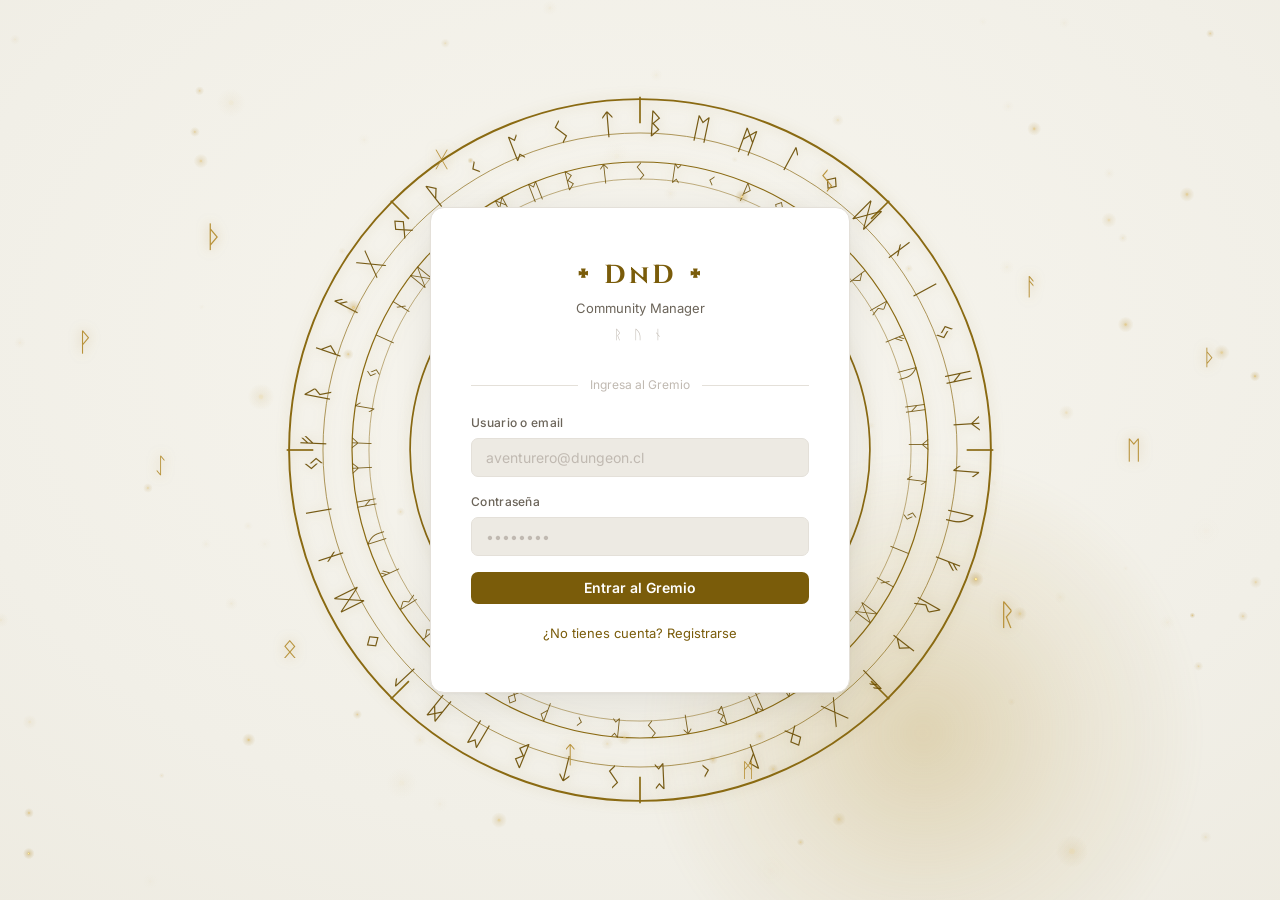
==== frontend/index.html @ 92541dec "feat: fondo animado global (DnDFondo) + rename intro→assets" ====
<!DOCTYPE html>
<html lang="es">
<head>
  <meta charset="UTF-8" />
  <meta name="viewport" content="width=device-width, initial-scale=1.0" />
  <title>᛭ DnD Community Manager ᛭</title>

  <!-- Google Fonts -->
  <link rel="preconnect" href="https://fonts.googleapis.com" />
  <link rel="preconnect" href="https://fonts.gstatic.com" crossorigin />
  <link href="https://fonts.googleapis.com/css2?family=Cinzel:wght@400;700&family=EB+Garamond:wght@400;500;600&family=Inter:wght@400;500;600&display=swap" rel="stylesheet" />

  <!-- Stylesheets -->
  <link rel="stylesheet" href="css/main.css?v=20260702b" />
  <link rel="stylesheet" href="css/animations.css?v=20260702b" />
  <link rel="stylesheet" href="css/components.css?v=20260702b" />
</head>
<body>
  <div id="app"></div>
  <!-- Fondo animado D&D (motas + constelaciones + runas). Expone window.DnDFondo -->
  <script src="js/dnd-fondo-animado.js?v=20260702b"></script>
  <script type="module" src="js/router.js?v=20260702b"></script>
</body>
</html>
---- frontend/css/main.css ----
/* ============================================
   RESET
   ============================================ */
*, *::before, *::after {
  box-sizing: border-box;
  margin: 0;
  padding: 0;
}

/* ============================================
   DESIGN TOKENS — Light Theme
   ============================================ */
:root {
  /* Backgrounds — warm off-white palette */
  --void:        #F5F3EE;   /* page background */
  --stone:       #FFFFFF;   /* cards, panels, nav */
  --stone-light: #EDEAE3;   /* inputs, hover states */
  --border:      #E4E0D9;   /* subtle warm borders */

  /* Gold accent — darkened for light backgrounds */
  --gold:        #7A5C0A;   /* primary gold (readable on white) */
  --gold-dim:    #C9A84C;   /* decorative, lighter */
  --gold-glow:   rgba(122, 92, 10, 0.08);

  /* Crimson accent — combat, alerts */
  --crimson:     #9B2335;
  --crimson-dim: rgba(155, 35, 53, 0.08);

  /* Text */
  --ink:         #1A1714;   /* near-black, warm */
  --ink-muted:   #6B6459;   /* warm medium gray */
  --ink-faint:   #C0B9B1;   /* disabled / very subtle */

  /* Semantic */
  --success:     #2D6A4F;
  --warning:     #8B5E00;
  --danger:      var(--crimson);

  /* Typography */
  --font-display: 'Cinzel', 'Palatino Linotype', serif;
  --font-body:    'EB Garamond', Georgia, serif;
  --font-ui:      'Inter', system-ui, sans-serif;
  --font-mono:    'JetBrains Mono', monospace;

  /* Easings */
  --ease-spring:   cubic-bezier(0.34, 1.56, 0.64, 1);
  --ease-smooth:   cubic-bezier(0.4, 0, 0.2, 1);
  --ease-out-expo: cubic-bezier(0.16, 1, 0.3, 1);

  /* Durations */
  --dur-instant:  80ms;
  --dur-fast:     150ms;
  --dur-normal:   250ms;
  --dur-slow:     400ms;
  --dur-dramatic: 600ms;

  /* Nav */
  --nav-height: 64px;
}

/* ============================================
   BASE
   ============================================ */
body {
  background: var(--void);
  color: var(--ink);
  font-family: var(--font-ui);
  min-height: 100vh;
  line-height: 1.5;
  -webkit-font-smoothing: antialiased;
}

/* ============================================
   APP SHELL — Top Nav Layout
   ============================================ */
.app-shell {
  display: block;
  min-height: 100vh;
  padding-top: var(--nav-height);
  /* Por encima del canvas del fondo animado (position:fixed; z-index:0). */
  position: relative;
  z-index: 1;
}

/* ---- Top Nav ---- */
.app-nav {
  position: fixed;
  top: 0;
  left: 0;
  right: 0;
  height: var(--nav-height);
  background: var(--void);
  border-bottom: none;
  z-index: 200;
  display: flex;
  align-items: center;
}

.app-nav__inner {
  max-width: 1300px;
  width: 100%;
  margin: 0 auto;
  padding: 0 40px;
  display: flex;
  align-items: center;
  gap: 0;
}

.nav-brand {
  font-family: var(--font-display);
  font-size: 15px;
  font-weight: 700;
  color: var(--gold);
  letter-spacing: 2px;
  white-space: nowrap;
  text-decoration: none;
  cursor: pointer;
  margin-right: 40px;
  flex-shrink: 0;
}

/* ---- Nav Links (desktop) ---- */
.nav-links {
  display: flex;
  align-items: center;
  gap: 2px;
  flex: 1;
}

.nav-link {
  display: flex;
  align-items: center;
  gap: 5px;
  padding: 7px 13px;
  border-radius: 7px;
  font-size: 14px;
  font-weight: 500;
  color: var(--ink-muted);
  text-decoration: none;
  border: none;
  background: none;
  cursor: pointer;
  font-family: var(--font-ui);
  transition: color var(--dur-fast), background var(--dur-fast);
  white-space: nowrap;
}

.nav-link:hover {
  color: var(--ink);
  background: var(--stone-light);
}

.nav-link.active {
  color: var(--gold);
  background: var(--gold-glow);
}

/* ---- Dropdown Group ---- */
.nav-dropdown {
  position: relative;
}

.nav-dropdown__trigger {
  display: flex;
  align-items: center;
  gap: 5px;
  padding: 7px 13px;
  border-radius: 7px;
  font-size: 14px;
  font-weight: 500;
  color: var(--ink-muted);
  background: none;
  border: none;
  cursor: pointer;
  font-family: var(--font-ui);
  transition: color var(--dur-fast), background var(--dur-fast);
  white-space: nowrap;
}

.nav-dropdown__trigger:hover,
.nav-dropdown.open .nav-dropdown__trigger {
  color: var(--ink);
  background: var(--stone-light);
}

.nav-dropdown.open .nav-dropdown__trigger {
  color: var(--gold);
}

.nav-dropdown__chevron {
  font-size: 10px;
  display: inline-block;
  transition: transform var(--dur-fast) var(--ease-smooth);
  opacity: 0.6;
}

.nav-dropdown.open .nav-dropdown__chevron {
  transform: rotate(180deg);
}

.nav-dropdown__panel {
  position: absolute;
  top: calc(100% + 10px);
  left: 50%;
  transform: translateX(-50%) translateY(-6px);
  background: var(--stone);
  border: 1px solid var(--border);
  border-radius: 12px;
  padding: 6px;
  min-width: 230px;
  box-shadow: 0 12px 40px rgba(0, 0, 0, 0.10), 0 2px 6px rgba(0, 0, 0, 0.04);
  opacity: 0;
  visibility: hidden;
  transition: opacity var(--dur-normal) var(--ease-out-expo),
              transform var(--dur-normal) var(--ease-out-expo),
              visibility var(--dur-normal);
  z-index: 300;
  pointer-events: none;
}

.nav-dropdown.open .nav-dropdown__panel {
  opacity: 1;
  visibility: visible;
  transform: translateX(-50%) translateY(0);
  pointer-events: auto;
}

.nav-dropdown__label {
  font-size: 10px;
  font-weight: 600;
  letter-spacing: 1px;
  text-transform: uppercase;
  color: var(--ink-faint);
  padding: 8px 10px 4px;
}

.nav-dropdown__item {
  display: flex;
  align-items: center;
  gap: 11px;
  padding: 9px 10px;
  border-radius: 8px;
  text-decoration: none;
  cursor: pointer;
  border: none;
  background: none;
  width: 100%;
  text-align: left;
  font-family: var(--font-ui);
  transition: background var(--dur-fast);
}

.nav-dropdown__item:hover {
  background: var(--stone-light);
}

.nav-dropdown__item.active .nav-dropdown__item-name {
  color: var(--gold);
}

.nav-dropdown__icon {
  font-size: 17px;
  flex-shrink: 0;
  width: 28px;
  height: 28px;
  display: flex;
  align-items: center;
  justify-content: center;
  background: var(--stone-light);
  border-radius: 7px;
}

.nav-dropdown__text {
  display: flex;
  flex-direction: column;
  gap: 1px;
}

.nav-dropdown__item-name {
  font-size: 13px;
  font-weight: 600;
  color: var(--ink);
  line-height: 1.2;
}

.nav-dropdown__item-desc {
  font-size: 11px;
  color: var(--ink-muted);
  line-height: 1.3;
}

/* ---- Disabled nav items ---- */
.nav-link--disabled {
  opacity: 0.4;
  cursor: default;
  pointer-events: none;
}

.nav-dropdown__item--disabled {
  opacity: 0.45;
  cursor: not-allowed;
}

.nav-dropdown__item--disabled:hover {
  background: none;
}

.nav-drawer__link--disabled {
  opacity: 0.4;
  cursor: not-allowed;
}

.nav-soon {
  display: inline-block;
  font-size: 9px;
  font-weight: 600;
  text-transform: uppercase;
  letter-spacing: 0.05em;
  color: var(--ink-muted);
  background: var(--stone-light);
  border: 1px solid var(--border);
  border-radius: 4px;
  padding: 1px 5px;
  margin-top: 3px;
}

/* ---- User Area ---- */
.nav-user {
  display: flex;
  align-items: center;
  gap: 10px;
  margin-left: auto;
  flex-shrink: 0;
}

.nav-avatar {
  width: 32px;
  height: 32px;
  border-radius: 50%;
  background: var(--gold-glow);
  border: 2px solid var(--gold-dim);
  display: flex;
  align-items: center;
  justify-content: center;
  font-family: var(--font-display);
  font-size: 12px;
  font-weight: 700;
  color: var(--gold);
  flex-shrink: 0;
}

.nav-username {
  font-size: 13px;
  font-weight: 500;
  color: var(--ink);
  max-width: 120px;
  overflow: hidden;
  text-overflow: ellipsis;
  white-space: nowrap;
}

.nav-role {
  font-size: 11px;
  color: var(--ink-muted);
  text-transform: capitalize;
}

.nav-logout {
  padding: 6px 14px;
  border-radius: 7px;
  font-size: 13px;
  font-weight: 500;
  color: var(--ink-muted);
  background: none;
  border: 1px solid var(--border);
  cursor: pointer;
  font-family: var(--font-ui);
  transition: color var(--dur-fast), border-color var(--dur-fast), background var(--dur-fast);
  flex-shrink: 0;
}

.nav-logout:hover {
  color: var(--crimson);
  border-color: var(--crimson);
  background: var(--crimson-dim);
}

/* ---- Hamburger (mobile only) ---- */
.nav-burger {
  display: none;
  background: none;
  border: none;
  cursor: pointer;
  padding: 8px;
  color: var(--ink);
  margin-left: auto;
  border-radius: 7px;
  transition: background var(--dur-fast);
}

.nav-burger:hover {
  background: var(--stone-light);
}

.nav-burger svg {
  display: block;
  width: 20px;
  height: 20px;
}

/* ---- Main Content Area ---- */
.main-content {
  min-height: calc(100vh - var(--nav-height));
  max-width: 1300px;
  margin-left: auto;
  margin-right: auto;
}

/* ============================================
   MOBILE DRAWER
   ============================================ */
.nav-drawer {
  display: none;
  position: fixed;
  inset: 0;
  z-index: 400;
}

.nav-drawer.open {
  display: block;
}

.nav-drawer__backdrop {
  position: absolute;
  inset: 0;
  background: rgba(26, 23, 20, 0.35);
  backdrop-filter: blur(3px);
  -webkit-backdrop-filter: blur(3px);
  animation: fadeIn var(--dur-normal) var(--ease-smooth) both;
}

.nav-drawer__panel {
  position: absolute;
  top: 0;
  right: 0;
  bottom: 0;
  width: 280px;
  background: var(--stone);
  padding: 0 0 24px;
  overflow-y: auto;
  transform: translateX(100%);
  transition: transform var(--dur-normal) var(--ease-out-expo);
  box-shadow: -6px 0 40px rgba(0, 0, 0, 0.12);
}

.nav-drawer.open .nav-drawer__panel {
  transform: translateX(0);
}

.nav-drawer__header {
  display: flex;
  align-items: center;
  justify-content: space-between;
  padding: 16px 20px;
  border-bottom: 1px solid var(--border);
  margin-bottom: 8px;
}

.nav-drawer__brand {
  font-family: var(--font-display);
  font-size: 14px;
  font-weight: 700;
  color: var(--gold);
  letter-spacing: 1.5px;
}

.nav-drawer__close {
  background: none;
  border: none;
  cursor: pointer;
  padding: 6px;
  color: var(--ink-muted);
  border-radius: 6px;
  font-size: 18px;
  line-height: 1;
  transition: background var(--dur-fast);
}

.nav-drawer__close:hover {
  background: var(--stone-light);
  color: var(--ink);
}

.nav-drawer__section {
  font-size: 10px;
  font-weight: 600;
  letter-spacing: 1px;
  text-transform: uppercase;
  color: var(--ink-faint);
  padding: 12px 20px 4px;
}

.nav-drawer__link {
  display: flex;
  align-items: center;
  gap: 10px;
  padding: 10px 20px;
  font-size: 14px;
  font-weight: 500;
  color: var(--ink-muted);
  text-decoration: none;
  cursor: pointer;
  border: none;
  background: none;
  width: 100%;
  text-align: left;
  font-family: var(--font-ui);
  transition: background var(--dur-fast), color var(--dur-fast);
}

.nav-drawer__link:hover {
  background: var(--stone-light);
  color: var(--ink);
}

.nav-drawer__link.active {
  color: var(--gold);
  background: var(--gold-glow);
}

.nav-drawer__link-icon {
  width: 28px;
  height: 28px;
  display: flex;
  align-items: center;
  justify-content: center;
  background: var(--stone-light);
  border-radius: 7px;
  font-size: 15px;
  flex-shrink: 0;
}

.nav-drawer__user {
  display: flex;
  align-items: center;
  gap: 10px;
  padding: 16px 20px;
  border-top: 1px solid var(--border);
  margin-top: 16px;
}

.nav-drawer__logout {
  width: calc(100% - 40px);
  margin: 8px 20px 0;
  padding: 9px;
  border-radius: 8px;
  font-size: 13px;
  font-weight: 500;
  color: var(--crimson);
  background: var(--crimson-dim);
  border: 1px solid rgba(155, 35, 53, 0.2);
  cursor: pointer;
  font-family: var(--font-ui);
  transition: background var(--dur-fast);
}

.nav-drawer__logout:hover {
  background: rgba(155, 35, 53, 0.15);
}

/* ============================================
   PAGE STRUCTURE
   ============================================ */
.page-header {
  margin-bottom: 28px;
}

.page-header h2 {
  font-family: var(--font-display);
  font-size: 22px;
  color: var(--gold);
  letter-spacing: 1px;
  font-weight: 400;
}

.page-header p {
  color: var(--ink-muted);
  font-size: 14px;
  margin-top: 6px;
}

.section-title {
  font-family: var(--font-display);
  font-size: 13px;
  color: var(--gold);
  letter-spacing: 1px;
  margin-bottom: 16px;
  padding-bottom: 8px;
  border-bottom: 1px solid var(--border);
  text-transform: uppercase;
}

/* ============================================
   CARDS
   ============================================ */
.card {
  background: var(--stone);
  border: 1px solid var(--border);
  border-radius: 10px;
  padding: 20px;
  transition: transform var(--dur-fast) var(--ease-smooth),
              box-shadow var(--dur-fast) var(--ease-smooth);
}

.card:hover {
  transform: translateY(-2px);
  box-shadow: 0 6px 24px rgba(0, 0, 0, 0.07), 0 0 0 1px var(--gold-dim);
}

.section-card {
  background: var(--stone);
  border: 1px solid var(--border);
  border-radius: 10px;
  padding: 20px;
  margin-bottom: 20px;
}

/* ============================================
   GRIDS
   ============================================ */
.grid-2 {
  display: grid;
  grid-template-columns: repeat(auto-fill, minmax(280px, 1fr));
  gap: 16px;
}

.grid-4 {
  display: grid;
  grid-template-columns: repeat(auto-fill, minmax(200px, 1fr));
  gap: 12px;
}

.grid-5 {
  display: grid;
  grid-template-columns: repeat(5, 1fr);
  gap: 12px;
}

/* ============================================
   STAT CARDS
   ============================================ */
.stat-card {
  text-align: center;
}

.stat-card .stat-icon {
  font-size: 24px;
  margin-bottom: 8px;
}

.stat-card .stat-value {
  font-family: var(--font-display);
  font-size: 36px;
  color: var(--gold);
  font-weight: 700;
  line-height: 1;
}

.stat-card .stat-label {
  font-size: 11px;
  color: var(--ink-muted);
  text-transform: uppercase;
  letter-spacing: 1px;
  margin-top: 4px;
}

/* ============================================
   FORMS
   ============================================ */
.input {
  width: 100%;
  background: var(--stone-light);
  border: 1px solid var(--border);
  color: var(--ink);
  padding: 10px 14px;
  border-radius: 7px;
  font-size: 14px;
  font-family: var(--font-ui);
  outline: none;
  transition: border-color var(--dur-fast), box-shadow var(--dur-fast);
  box-sizing: border-box;
}

.input:focus {
  border-color: var(--gold-dim);
  box-shadow: 0 0 0 3px var(--gold-glow);
  background: var(--stone);
}

.input::placeholder {
  color: var(--ink-faint);
}

.form-group {
  margin-bottom: 16px;
}

.form-label {
  display: block;
  font-size: 12px;
  font-weight: 500;
  color: var(--ink-muted);
  margin-bottom: 6px;
  letter-spacing: 0.3px;
}

/* ============================================
   BUTTONS
   ============================================ */
.btn {
  display: inline-flex;
  align-items: center;
  justify-content: center;
  gap: 8px;
  padding: 9px 18px;
  border-radius: 7px;
  font-size: 14px;
  font-weight: 500;
  cursor: pointer;
  border: none;
  font-family: var(--font-ui);
  transition: all var(--dur-fast) var(--ease-spring);
  line-height: 1;
}

.btn:active {
  transform: scale(0.97);
  transition-duration: var(--dur-instant);
}

.btn-primary {
  background: var(--gold);
  color: #FFFFFF;
  font-weight: 600;
}

.btn-primary:hover {
  background: #8B6A0A;
}

.btn-ghost {
  background: transparent;
  border: 1px solid var(--border);
  color: var(--ink-muted);
}

.btn-ghost:hover {
  border-color: var(--gold-dim);
  color: var(--ink);
  background: var(--stone-light);
}

.btn-danger {
  background: var(--crimson);
  color: #FFFFFF;
}

.btn-danger:hover {
  background: #7D1C2A;
}

.btn-full {
  width: 100%;
}

/* ============================================
   BADGES
   ============================================ */
.badge {
  display: inline-flex;
  align-items: center;
  padding: 3px 9px;
  border-radius: 20px;
  font-size: 11px;
  font-weight: 500;
}

.badge-gold    { background: rgba(201, 168, 76, 0.15); color: var(--gold); }
.badge-success { background: rgba(45, 106, 79, 0.12);  color: var(--success); }
.badge-danger  { background: var(--crimson-dim);        color: var(--crimson); }
.badge-muted   { background: var(--stone-light);        color: var(--ink-muted); }

/* ============================================
   HP BAR
   ============================================ */
.hp-bar {
  height: 6px;
  background: var(--stone-light);
  border-radius: 3px;
  overflow: hidden;
  margin-top: 8px;
}

.hp-bar-fill {
  height: 100%;
  border-radius: 3px;
  transition: width 0.4s var(--ease-smooth);
}

/* ============================================
   LOADING & EMPTY STATES
   ============================================ */
.loading-overlay {
  display: flex;
  align-items: center;
  justify-content: center;
  padding: 40px;
  flex-direction: column;
  gap: 12px;
}

.loading-overlay p {
  color: var(--ink-muted);
  font-size: 13px;
}

.empty-state {
  text-align: center;
  padding: 48px 20px;
  color: var(--ink-muted);
}

.empty-state .empty-icon {
  font-size: 40px;
  margin-bottom: 12px;
}

.empty-state p {
  font-size: 14px;
}

/* ============================================
   LOGIN PAGE
   ============================================ */
.login-page {
  min-height: 100vh;
  display: flex;
  align-items: center;
  justify-content: center;
  background: var(--void);
  padding: 20px;
}

.login-card {
  background: var(--stone);
  border: 1px solid var(--border);
  border-radius: 14px;
  padding: 48px 40px;
  width: 100%;
  max-width: 420px;
  box-shadow: 0 8px 40px rgba(0, 0, 0, 0.08), 0 1px 3px rgba(0, 0, 0, 0.04);
}

.login-logo {
  text-align: center;
  margin-bottom: 32px;
}

.login-logo h1 {
  font-family: var(--font-display);
  font-size: 26px;
  color: var(--gold);
  letter-spacing: 3px;
  font-weight: 700;
}

.login-logo .subtitle {
  font-size: 13px;
  color: var(--ink-muted);
  margin-top: 4px;
}

.login-logo .runes {
  color: var(--ink-faint);
  font-size: 13px;
  margin-top: 6px;
  letter-spacing: 4px;
}

.login-divider {
  display: flex;
  align-items: center;
  gap: 12px;
  margin: 20px 0;
}

.login-divider .line {
  height: 1px;
  flex: 1;
  background: var(--border);
}

.login-divider .rune {
  color: var(--ink-faint);
  font-size: 12px;
  white-space: nowrap;
}

.login-switch {
  text-align: center;
  margin-top: 20px;
  font-size: 13px;
  color: var(--ink-muted);
}

.login-switch a {
  color: var(--gold);
  text-decoration: none;
  cursor: pointer;
}

.login-switch a:hover {
  text-decoration: underline;
}

/* ============================================
   CHARACTER CARD
   ============================================ */
.character-card__header {
  display: flex;
  align-items: flex-start;
  gap: 12px;
  margin-bottom: 12px;
}

.character-card__portrait {
  width: 40px;
  height: 40px;
  border-radius: 8px;
  background: var(--stone-light);
  display: flex;
  align-items: center;
  justify-content: center;
  font-size: 20px;
  flex-shrink: 0;
}

.character-card__info {
  flex: 1;
  min-width: 0;
}

.character-card__name {
  font-weight: 600;
  font-size: 14px;
  color: var(--ink);
  overflow: hidden;
  text-overflow: ellipsis;
  white-space: nowrap;
}

.character-card__meta {
  font-size: 12px;
  color: var(--ink-muted);
  margin-top: 2px;
}

.character-card__stats {
  display: grid;
  grid-template-columns: repeat(6, 1fr);
  gap: 6px;
  padding-top: 12px;
  border-top: 1px solid var(--border);
  margin-top: 12px;
}

.character-card__stat {
  text-align: center;
}

.character-card__stat-value {
  font-family: var(--font-mono);
  font-size: 16px;
  font-weight: 600;
  color: var(--ink);
  line-height: 1;
}

.character-card__stat-label {
  font-size: 9px;
  color: var(--ink-muted);
  text-transform: uppercase;
  letter-spacing: 0.3px;
  margin-top: 3px;
}

/* ============================================
   EVENT / ACTIVITY LIST
   ============================================ */
.event-item {
  display: flex;
  gap: 12px;
  padding: 10px 0;
  border-bottom: 1px solid var(--border);
}

.event-item:last-child {
  border-bottom: none;
}

.event-icon {
  font-size: 18px;
  flex-shrink: 0;
  width: 36px;
  height: 36px;
  display: flex;
  align-items: center;
  justify-content: center;
  background: var(--stone-light);
  border-radius: 8px;
}

.event-content {
  flex: 1;
  min-width: 0;
}

.event-action {
  font-size: 13px;
  font-weight: 500;
  color: var(--ink);
  line-height: 1.3;
}

.event-meta {
  font-size: 11px;
  color: var(--ink-muted);
  margin-top: 3px;
}

/* ============================================
   RESPONSIVE
   ============================================ */
@media (max-width: 900px) {
  .grid-5 {
    grid-template-columns: repeat(3, 1fr);
  }
}

@media (max-width: 768px) {
  .nav-links,
  .nav-user,
  .nav-logout {
    display: none;
  }

  .nav-burger {
    display: flex;
    align-items: center;
    justify-content: center;
  }

  .app-nav__inner {
    padding: 0 20px;
  }
}

@media (max-width: 600px) {
  .grid-5 {
    grid-template-columns: repeat(2, 1fr);
  }

  .login-card {
    padding: 32px 24px;
  }
}
---- frontend/css/animations.css ----
/* ============================================
   KEYFRAMES
   ============================================ */
@keyframes fadeInUp {
  from {
    opacity: 0;
    transform: translateY(12px);
  }
  to {
    opacity: 1;
    transform: translateY(0);
  }
}

@keyframes fadeIn {
  from { opacity: 0; }
  to   { opacity: 1; }
}

@keyframes slideInRight {
  from {
    opacity: 0;
    transform: translateX(20px);
  }
  to {
    opacity: 1;
    transform: translateX(0);
  }
}

@keyframes slideInLeft {
  from {
    opacity: 0;
    transform: translateX(-20px);
  }
  to {
    opacity: 1;
    transform: translateX(0);
  }
}

@keyframes spin {
  to { transform: rotate(360deg); }
}

@keyframes pulse {
  0%, 100% { opacity: 1; }
  50%       { opacity: 0.5; }
}

@keyframes diceRoll {
  0%   { transform: rotate(0deg)   scale(1); }
  25%  { transform: rotate(180deg) scale(1.2); }
  50%  { transform: rotate(270deg) scale(0.9); }
  75%  { transform: rotate(340deg) scale(1.1); }
  100% { transform: rotate(360deg) scale(1); }
}

@keyframes shake {
  0%, 100% { transform: translateX(0); }
  20%      { transform: translateX(-8px); }
  40%      { transform: translateX(8px); }
  60%      { transform: translateX(-6px); }
  80%      { transform: translateX(6px); }
}

@keyframes progressBar {
  from { width: 100%; }
  to   { width: 0%; }
}

@keyframes modalIn {
  from { opacity: 0; transform: scale(0.95); }
  to   { opacity: 1; transform: scale(1); }
}

@keyframes fadeSlideIn {
  from { opacity: 0; transform: translateY(16px); }
  to   { opacity: 1; transform: translateY(0); }
}

/* ============================================
   UTILITY CLASSES
   ============================================ */
.page-enter {
  animation: fadeInUp var(--dur-slow) var(--ease-out-expo) both;
}

.fade-in {
  animation: fadeIn var(--dur-normal) var(--ease-smooth) both;
}

/* Stagger delays */
.stagger-1 { animation-delay: 0ms; }
.stagger-2 { animation-delay: 60ms; }
.stagger-3 { animation-delay: 120ms; }
.stagger-4 { animation-delay: 180ms; }
.stagger-5 { animation-delay: 240ms; }
.stagger-6 { animation-delay: 300ms; }

.shake {
  animation: shake 0.4s var(--ease-smooth);
}

/* ============================================
   FONDO MÁGICO — login (ver assets/fondo-magico.html)
   Sello del gremio girando + runas + resplandor + chispas (canvas).
   La sección REDUCED MOTION de más abajo desactiva todas estas animaciones.
   ============================================ */
.login-page {
  position: relative;
  overflow: hidden;
  /* Alto EXACTO del display (no min-height): la escena y el canvas miden lo
     mismo que la pantalla y el fondo, así nunca aparece scroll vertical de
     página. En móvil, dvh se ajusta a la barra del navegador (100vh se pasaba). */
  height: 100vh;
  height: 100dvh;
  background: radial-gradient(120% 120% at 50% 38%, #f7f5ee 0%, #f1efe7 46%, #e9e5d8 100%);
}
/* La tarjeta queda por encima del fondo; si un formulario largo (registro) no
   cabe, hace scroll DENTRO de la tarjeta, no en la página. */
.login-card {
  position: relative;
  z-index: 2;
  max-height: calc(100vh - 24px);
  max-height: calc(100dvh - 24px);
  overflow-y: auto;
}

/* Móvil (< 465px): menos padding para que el formulario quepa sin scroll */
@media (max-width: 465px) {
  .login-page { padding: 12px; }
  .login-card { padding: 28px 20px; }
}

.dnd-canvas {
  position: absolute; inset: 0;
  width: 100%; height: 100%;
  pointer-events: none; z-index: 1;
}
.dnd-glow {
  position: absolute; left: 50%; top: 50%;
  width: min(78vmin, 560px); height: min(78vmin, 560px);
  border-radius: 50%; pointer-events: none; z-index: 0;
  background: radial-gradient(circle, rgba(180,146,58,0.30) 0%, rgba(180,146,58,0.10) 40%, rgba(180,146,58,0) 70%);
  filter: blur(6px);
  animation: dnd-pulse 7s ease-in-out infinite;
}
.dnd-seal {
  position: absolute; left: 50%; top: 50%;
  transform: translate(-50%, -50%);
  width: min(94vmin, 720px); height: min(94vmin, 720px);
  z-index: 0; pointer-events: none;
  animation: dnd-sealBreath 9s ease-in-out infinite;
  filter: drop-shadow(0 0 6px rgba(138,106,18,0.25));
}
.dnd-rot { transform-box: view-box; transform-origin: 300px 300px; }
.dnd-cw70  { animation: dnd-spinCW  70s linear infinite; }
.dnd-ccw96 { animation: dnd-spinCCW 96s linear infinite; }
.dnd-cw74  { animation: dnd-spinCW  74s linear infinite; }
.dnd-cw52  { animation: dnd-spinCW  52s linear infinite; }
.dnd-rune {
  position: absolute; font-family: 'Cinzel', serif; color: #b8923a;
  z-index: 1; pointer-events: none;
  text-shadow: 0 0 12px rgba(184,146,58,0.6);
  animation: dnd-floatRune 12s ease-in-out infinite;
}
@keyframes dnd-spinCW  { from { transform: rotate(0deg); } to { transform: rotate(360deg); } }
@keyframes dnd-spinCCW { from { transform: rotate(0deg); } to { transform: rotate(-360deg); } }
@keyframes dnd-pulse {
  0%, 100% { opacity: 0.55; transform: translate(-50%, -50%) scale(1); }
  50%      { opacity: 0.9;  transform: translate(-50%, -50%) scale(1.08); }
}
@keyframes dnd-sealBreath { 0%, 100% { opacity: 0.16; } 50% { opacity: 0.26; } }
@keyframes dnd-floatRune {
  0%   { transform: translateY(0)     rotate(0deg); opacity: 0; }
  12%  { opacity: var(--peak, 0.5); }
  50%  { transform: translateY(-46px) rotate(8deg); opacity: var(--peak, 0.5); }
  88%  { opacity: var(--peak, 0.5); }
  100% { transform: translateY(-92px) rotate(0deg); opacity: 0; }
}

/* ============================================
   REDUCED MOTION
   ============================================ */
@media (prefers-reduced-motion: reduce) {
  *, *::before, *::after {
    animation-duration: 0.01ms !important;
    animation-iteration-count: 1 !important;
    transition-duration: 0.01ms !important;
  }
}
---- frontend/css/components.css ----
/* ============================================
   TOAST NOTIFICATIONS
   ============================================ */
.toast-container {
  position: fixed;
  bottom: 24px;
  right: 24px;
  z-index: 9999;
  display: flex;
  flex-direction: column;
  gap: 8px;
  pointer-events: none;
}

.toast {
  background: var(--stone);
  border: 1px solid var(--border);
  border-radius: 8px;
  padding: 14px 16px;
  min-width: 280px;
  max-width: 360px;
  display: flex;
  flex-direction: column;
  gap: 6px;
  animation: slideInRight var(--dur-normal) var(--ease-spring);
  pointer-events: all;
}

.toast-success { border-left: 3px solid var(--success); }
.toast-error   { border-left: 3px solid var(--crimson); }
.toast-info    { border-left: 3px solid var(--gold); }
.toast-dice    { border-left: 3px solid var(--gold-dim); border-color: var(--gold-dim); }

.toast-header {
  display: flex;
  align-items: center;
  gap: 8px;
}

.toast-title {
  font-size: 13px;
  font-weight: 500;
  color: var(--ink);
}

.toast-message {
  font-size: 12px;
  color: var(--ink-muted);
}

.toast-progress {
  height: 2px;
  background: var(--border);
  border-radius: 1px;
  overflow: hidden;
}

.toast-progress-bar {
  height: 100%;
  border-radius: 1px;
  animation: progressBar linear forwards;
}

.toast-success .toast-progress-bar { background: var(--success); }
.toast-error   .toast-progress-bar { background: var(--crimson); }
.toast-info    .toast-progress-bar { background: var(--gold); }
.toast-dice    .toast-progress-bar { background: var(--gold); }

/* ============================================
   MODAL
   ============================================ */
.modal-backdrop {
  position: fixed;
  inset: 0;
  background: rgba(9, 8, 10, 0.8);
  backdrop-filter: blur(8px);
  -webkit-backdrop-filter: blur(8px);
  z-index: 1000;
  display: flex;
  align-items: center;
  justify-content: center;
  animation: fadeIn var(--dur-normal) ease;
  padding: 20px;
}

.modal {
  background: var(--stone);
  border: 1px solid var(--border);
  border-radius: 12px;
  padding: 28px;
  min-width: 360px;
  max-width: 560px;
  width: 100%;
  animation: modalIn var(--dur-normal) var(--ease-spring);
}

.modal-header {
  margin-bottom: 20px;
}

.modal-title {
  font-family: var(--font-display);
  color: var(--gold);
  font-size: 16px;
  margin: 0;
  font-weight: 400;
}

.modal-body {
  color: var(--ink);
  font-size: 14px;
  line-height: 1.6;
}

.modal-body p {
  margin: 0;
}

.modal-actions {
  display: flex;
  gap: 8px;
  justify-content: flex-end;
  margin-top: 24px;
}

/* ============================================
   CHARACTER CARD
   ============================================ */
.character-card {
  cursor: pointer;
}

.character-card__header {
  display: flex;
  gap: 12px;
  align-items: flex-start;
  margin-bottom: 12px;
}

.character-card__portrait {
  width: 48px;
  height: 48px;
  border-radius: 6px;
  background: var(--stone-light);
  border: 1px solid var(--border);
  display: flex;
  align-items: center;
  justify-content: center;
  font-size: 20px;
  flex-shrink: 0;
}

.character-card__info {
  flex: 1;
  min-width: 0;
}

.character-card__name {
  font-weight: 600;
  font-size: 15px;
  color: var(--ink);
  margin: 0 0 4px;
}

.character-card__meta {
  font-size: 12px;
  color: var(--ink-muted);
}

.character-card__stats {
  display: grid;
  grid-template-columns: repeat(3, 1fr);
  gap: 8px;
  margin-top: 12px;
  padding-top: 12px;
  border-top: 1px solid var(--border);
}

.character-card__stat {
  text-align: center;
}

.character-card__stat-value {
  font-family: var(--font-display);
  font-size: 18px;
  color: var(--gold);
  font-weight: 700;
}

.character-card__stat-label {
  font-size: 10px;
  color: var(--ink-faint);
  text-transform: uppercase;
  margin-top: 2px;
}

/* ============================================
   EVENT ITEM
   ============================================ */
.event-item {
  display: flex;
  gap: 12px;
  padding: 12px 0;
  border-bottom: 1px solid var(--border);
}

.event-item:last-child {
  border-bottom: none;
}

.event-icon {
  width: 32px;
  height: 32px;
  border-radius: 6px;
  background: var(--stone-light);
  display: flex;
  align-items: center;
  justify-content: center;
  font-size: 14px;
  flex-shrink: 0;
}

.event-content {
  flex: 1;
}

.event-action {
  font-size: 13px;
  color: var(--ink);
}

.event-meta {
  font-size: 11px;
  color: var(--ink-muted);
  margin-top: 2px;
}

/* ============================================
   SPINNER / LOADING
   ============================================ */
.spinner {
  width: 20px;
  height: 20px;
  border: 2px solid var(--border);
  border-top-color: var(--gold);
  border-radius: 50%;
  animation: spin 0.6s linear infinite;
  flex-shrink: 0;
}

.spinner-lg {
  width: 36px;
  height: 36px;
  border-width: 3px;
}

/* ============================================
   RUNE DIVIDER
   ============================================ */
.rune-divider {
  display: flex;
  align-items: center;
  gap: 12px;
  margin: 24px 0;
  color: var(--ink-faint);
  font-size: 12px;
}

.rune-divider::before,
.rune-divider::after {
  content: '';
  flex: 1;
  height: 1px;
  background: var(--border);
}
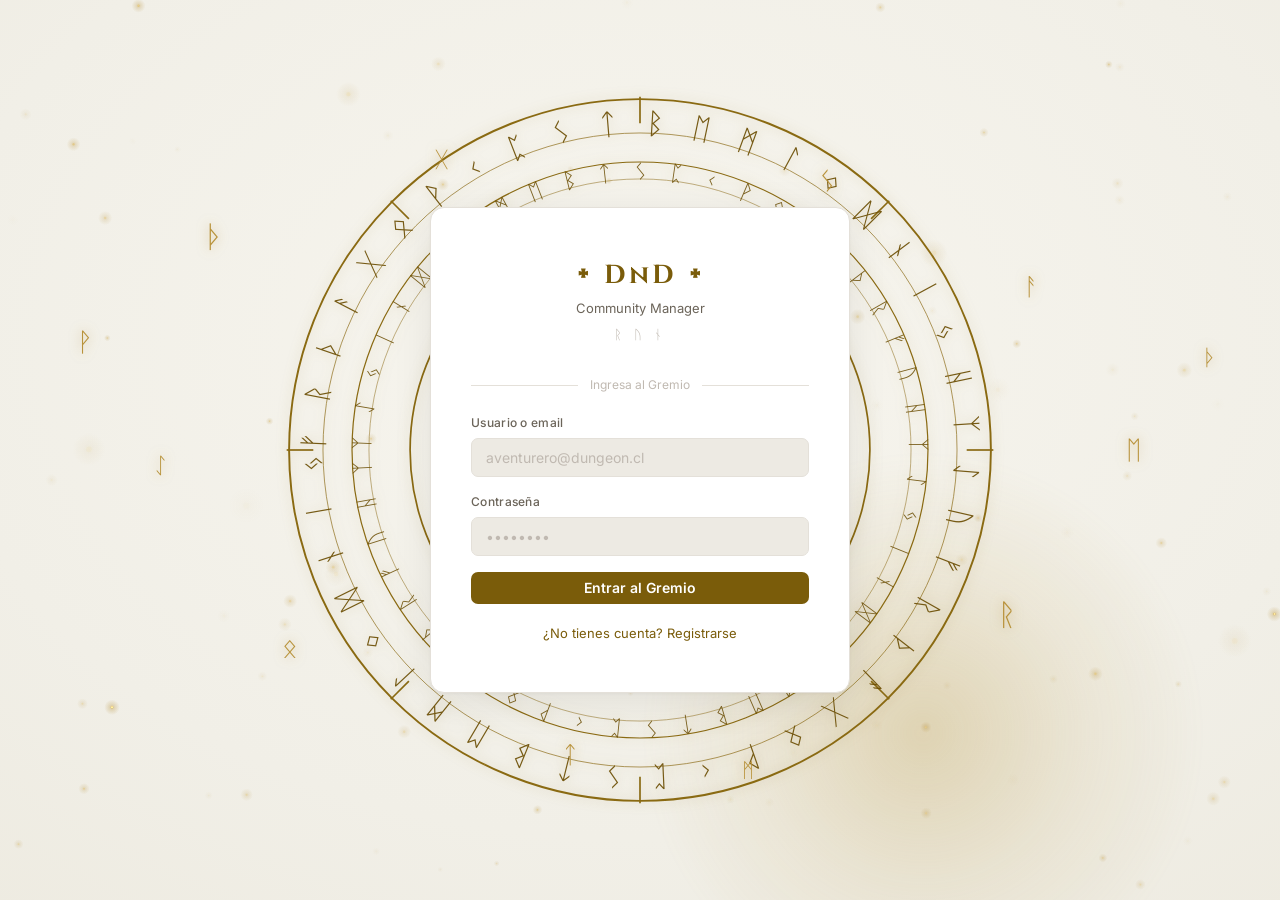
==== commit 99b12859: "style: nav superior transparente con blur para mezclar con el fondo" ====
--- a/frontend/index.html
+++ b/frontend/index.html
@@ -11,14 +11,14 @@
   <link href="https://fonts.googleapis.com/css2?family=Cinzel:wght@400;700&family=EB+Garamond:wght@400;500;600&family=Inter:wght@400;500;600&display=swap" rel="stylesheet" />
 
   <!-- Stylesheets -->
-  <link rel="stylesheet" href="css/main.css?v=20260702b" />
-  <link rel="stylesheet" href="css/animations.css?v=20260702b" />
-  <link rel="stylesheet" href="css/components.css?v=20260702b" />
+  <link rel="stylesheet" href="css/main.css?v=20260702c" />
+  <link rel="stylesheet" href="css/animations.css?v=20260702c" />
+  <link rel="stylesheet" href="css/components.css?v=20260702c" />
 </head>
 <body>
   <div id="app"></div>
   <!-- Fondo animado D&D (motas + constelaciones + runas). Expone window.DnDFondo -->
-  <script src="js/dnd-fondo-animado.js?v=20260702b"></script>
-  <script type="module" src="js/router.js?v=20260702b"></script>
+  <script src="js/dnd-fondo-animado.js?v=20260702c"></script>
+  <script type="module" src="js/router.js?v=20260702c"></script>
 </body>
 </html>
--- a/frontend/css/main.css
+++ b/frontend/css/main.css
@@ -89,7 +89,14 @@
   left: 0;
   right: 0;
   height: var(--nav-height);
-  background: var(--void);
+  /* Transparente para mezclarse con el fondo animado; leve blur + degradado
+     hacia arriba para mantener legibilidad de los enlaces. */
+  background: linear-gradient(to bottom,
+    rgba(245, 243, 238, 0.72),
+    rgba(245, 243, 238, 0.32) 70%,
+    rgba(245, 243, 238, 0));
+  -webkit-backdrop-filter: blur(6px);
+  backdrop-filter: blur(6px);
   border-bottom: none;
   z-index: 200;
   display: flex;
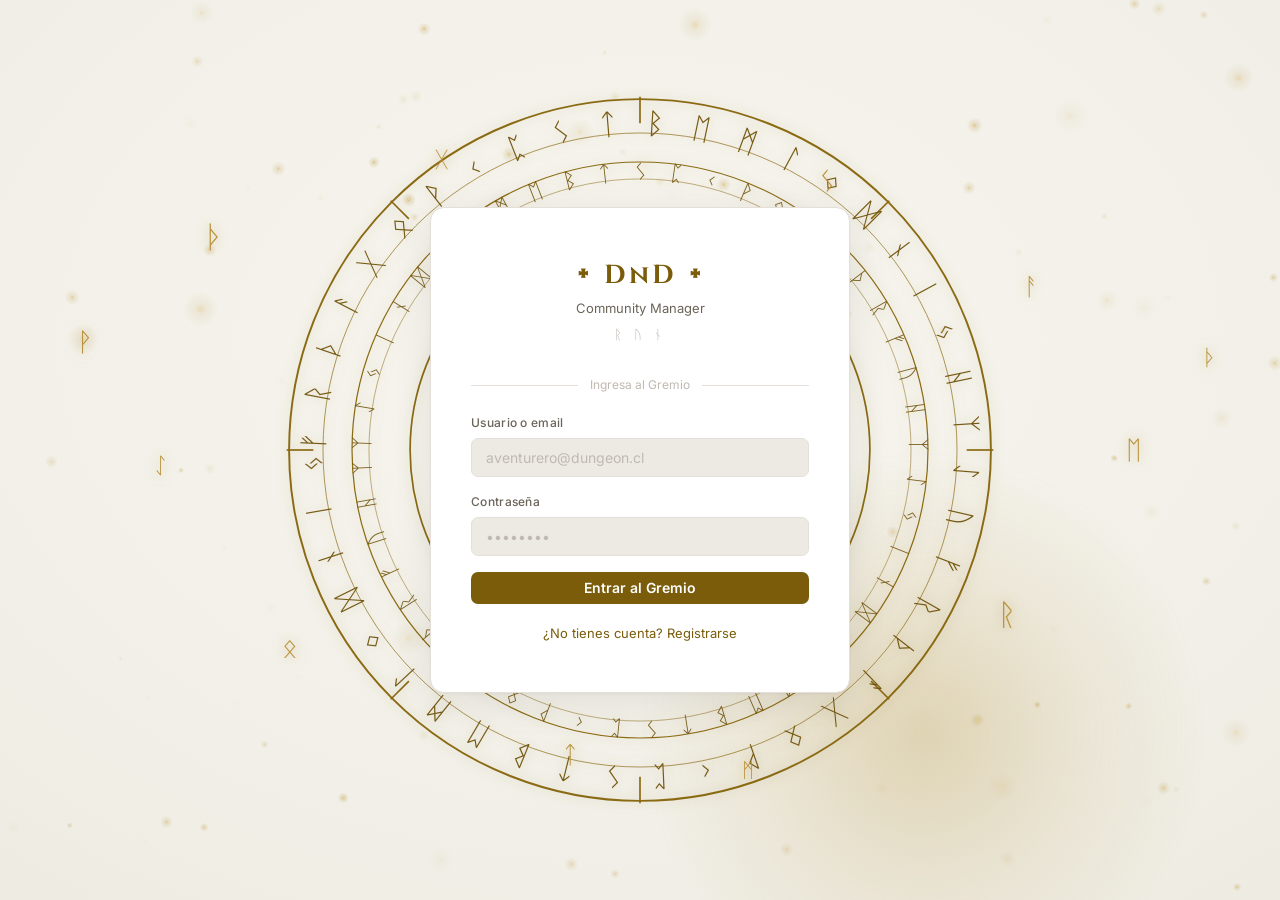
==== commit 8404fe05: "style: renombra items de nav (Inventario, Catálogo de Items)" ====
--- a/frontend/index.html
+++ b/frontend/index.html
@@ -11,14 +11,14 @@
   <link href="https://fonts.googleapis.com/css2?family=Cinzel:wght@400;700&family=EB+Garamond:wght@400;500;600&family=Inter:wght@400;500;600&display=swap" rel="stylesheet" />
 
   <!-- Stylesheets -->
-  <link rel="stylesheet" href="css/main.css?v=20260702c" />
-  <link rel="stylesheet" href="css/animations.css?v=20260702c" />
-  <link rel="stylesheet" href="css/components.css?v=20260702c" />
+  <link rel="stylesheet" href="css/main.css?v=20260702d" />
+  <link rel="stylesheet" href="css/animations.css?v=20260702d" />
+  <link rel="stylesheet" href="css/components.css?v=20260702d" />
 </head>
 <body>
   <div id="app"></div>
   <!-- Fondo animado D&D (motas + constelaciones + runas). Expone window.DnDFondo -->
-  <script src="js/dnd-fondo-animado.js?v=20260702c"></script>
-  <script type="module" src="js/router.js?v=20260702c"></script>
+  <script src="js/dnd-fondo-animado.js?v=20260702d"></script>
+  <script type="module" src="js/router.js?v=20260702d"></script>
 </body>
 </html>
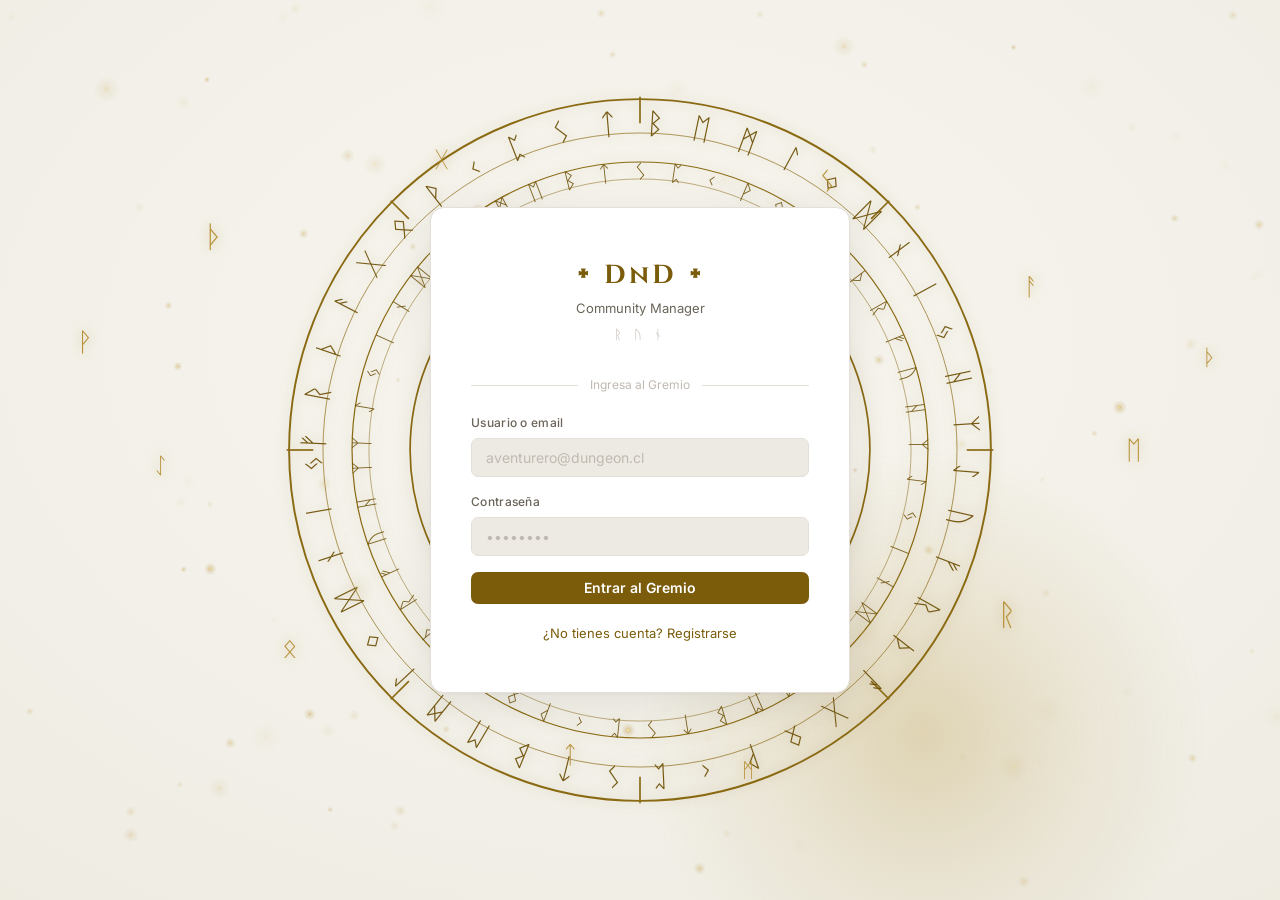
==== commit 743ad971: "feat: Mi DnD > Perfil (datos, stats, personaje activo, editar, cambiar contraseña)" ====
--- a/frontend/index.html
+++ b/frontend/index.html
@@ -11,14 +11,14 @@
   <link href="https://fonts.googleapis.com/css2?family=Cinzel:wght@400;700&family=EB+Garamond:wght@400;500;600&family=Inter:wght@400;500;600&display=swap" rel="stylesheet" />
 
   <!-- Stylesheets -->
-  <link rel="stylesheet" href="css/main.css?v=20260702d" />
-  <link rel="stylesheet" href="css/animations.css?v=20260702d" />
-  <link rel="stylesheet" href="css/components.css?v=20260702d" />
+  <link rel="stylesheet" href="css/main.css?v=20260702e" />
+  <link rel="stylesheet" href="css/animations.css?v=20260702e" />
+  <link rel="stylesheet" href="css/components.css?v=20260702e" />
 </head>
 <body>
   <div id="app"></div>
   <!-- Fondo animado D&D (motas + constelaciones + runas). Expone window.DnDFondo -->
-  <script src="js/dnd-fondo-animado.js?v=20260702d"></script>
-  <script type="module" src="js/router.js?v=20260702d"></script>
+  <script src="js/dnd-fondo-animado.js?v=20260702e"></script>
+  <script type="module" src="js/router.js?v=20260702e"></script>
 </body>
 </html>
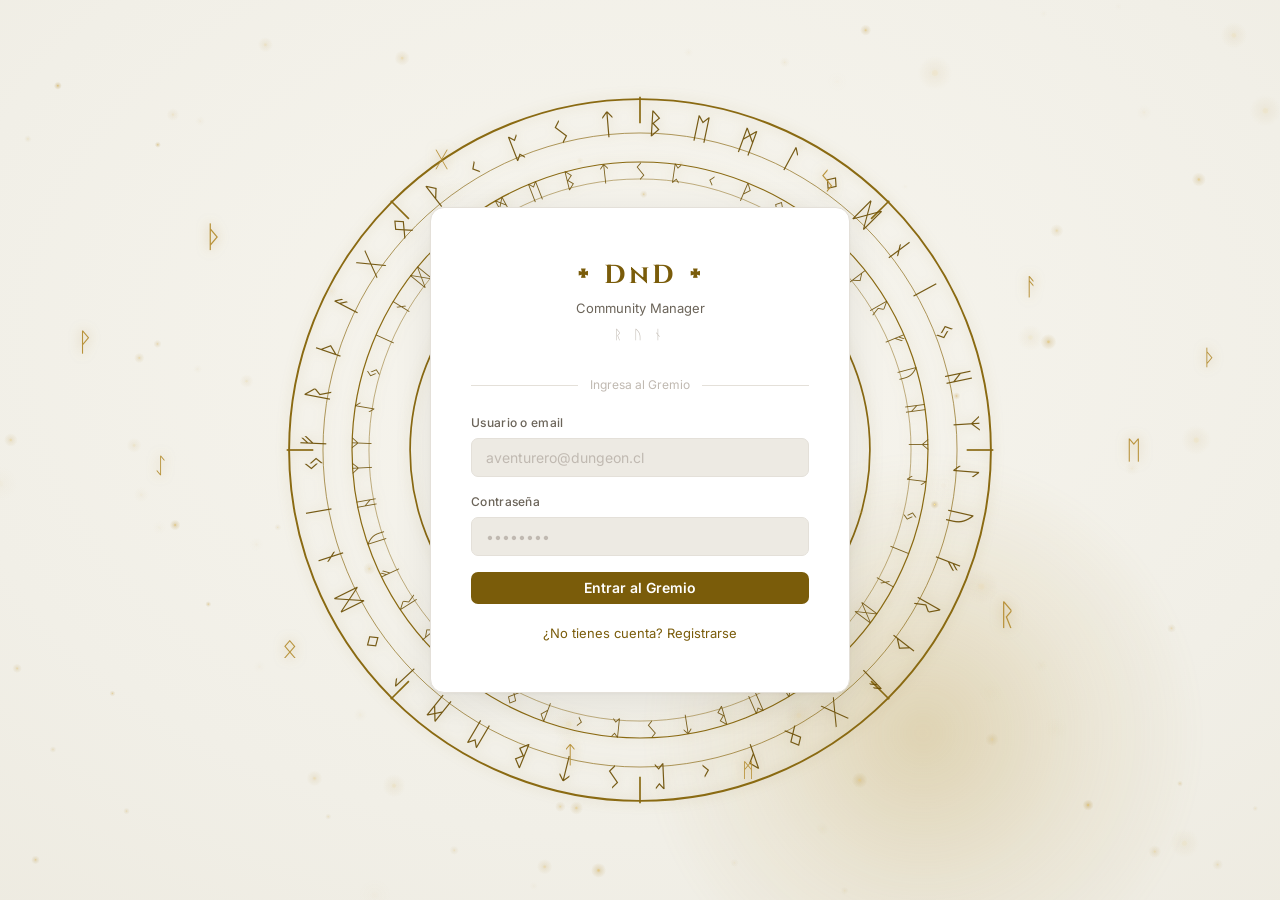
==== commit 6fc25a91: "feat: Noticias N1 (Tablon de Misiones) + elimina Dashboard + fondo animado v2" ====
--- a/frontend/index.html
+++ b/frontend/index.html
@@ -11,14 +11,14 @@
   <link href="https://fonts.googleapis.com/css2?family=Cinzel:wght@400;700&family=EB+Garamond:wght@400;500;600&family=Inter:wght@400;500;600&display=swap" rel="stylesheet" />
 
   <!-- Stylesheets -->
-  <link rel="stylesheet" href="css/main.css?v=20260702e" />
-  <link rel="stylesheet" href="css/animations.css?v=20260702e" />
-  <link rel="stylesheet" href="css/components.css?v=20260702e" />
+  <link rel="stylesheet" href="css/main.css?v=20260702f" />
+  <link rel="stylesheet" href="css/animations.css?v=20260702f" />
+  <link rel="stylesheet" href="css/components.css?v=20260702f" />
 </head>
 <body>
   <div id="app"></div>
   <!-- Fondo animado D&D (motas + constelaciones + runas). Expone window.DnDFondo -->
-  <script src="js/dnd-fondo-animado.js?v=20260702e"></script>
-  <script type="module" src="js/router.js?v=20260702e"></script>
+  <script src="js/dnd-fondo-animado.js?v=20260702f"></script>
+  <script type="module" src="js/router.js?v=20260702f"></script>
 </body>
 </html>
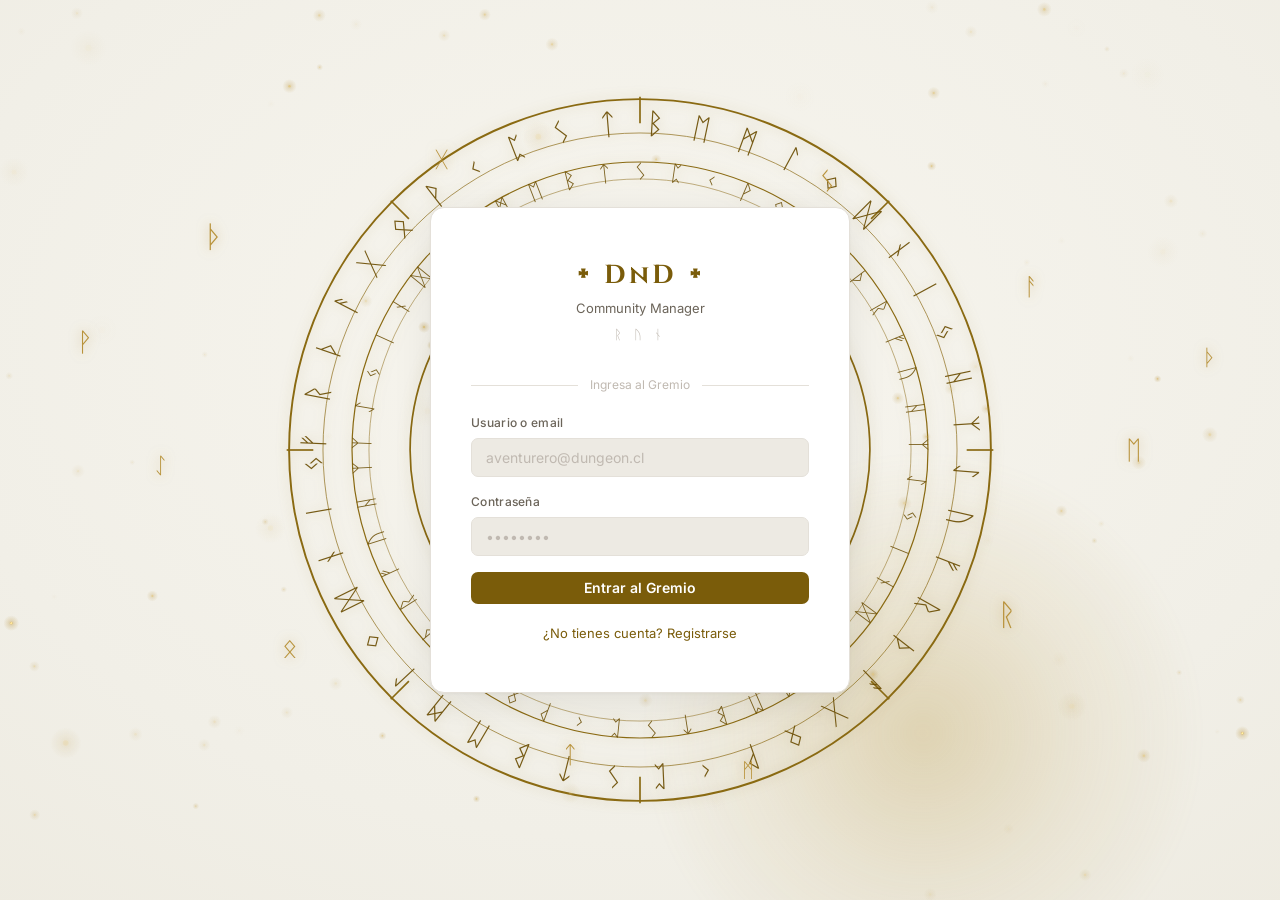
==== commit 234c2d7c: "feat: Noticias N2 — Cronica del Gremio (feed /events con sellos de rareza)" ====
--- a/frontend/index.html
+++ b/frontend/index.html
@@ -11,14 +11,14 @@
   <link href="https://fonts.googleapis.com/css2?family=Cinzel:wght@400;700&family=EB+Garamond:wght@400;500;600&family=Inter:wght@400;500;600&display=swap" rel="stylesheet" />
 
   <!-- Stylesheets -->
-  <link rel="stylesheet" href="css/main.css?v=20260702f" />
-  <link rel="stylesheet" href="css/animations.css?v=20260702f" />
-  <link rel="stylesheet" href="css/components.css?v=20260702f" />
+  <link rel="stylesheet" href="css/main.css?v=20260702g" />
+  <link rel="stylesheet" href="css/animations.css?v=20260702g" />
+  <link rel="stylesheet" href="css/components.css?v=20260702g" />
 </head>
 <body>
   <div id="app"></div>
   <!-- Fondo animado D&D (motas + constelaciones + runas). Expone window.DnDFondo -->
-  <script src="js/dnd-fondo-animado.js?v=20260702f"></script>
-  <script type="module" src="js/router.js?v=20260702f"></script>
+  <script src="js/dnd-fondo-animado.js?v=20260702g"></script>
+  <script type="module" src="js/router.js?v=20260702g"></script>
 </body>
 </html>
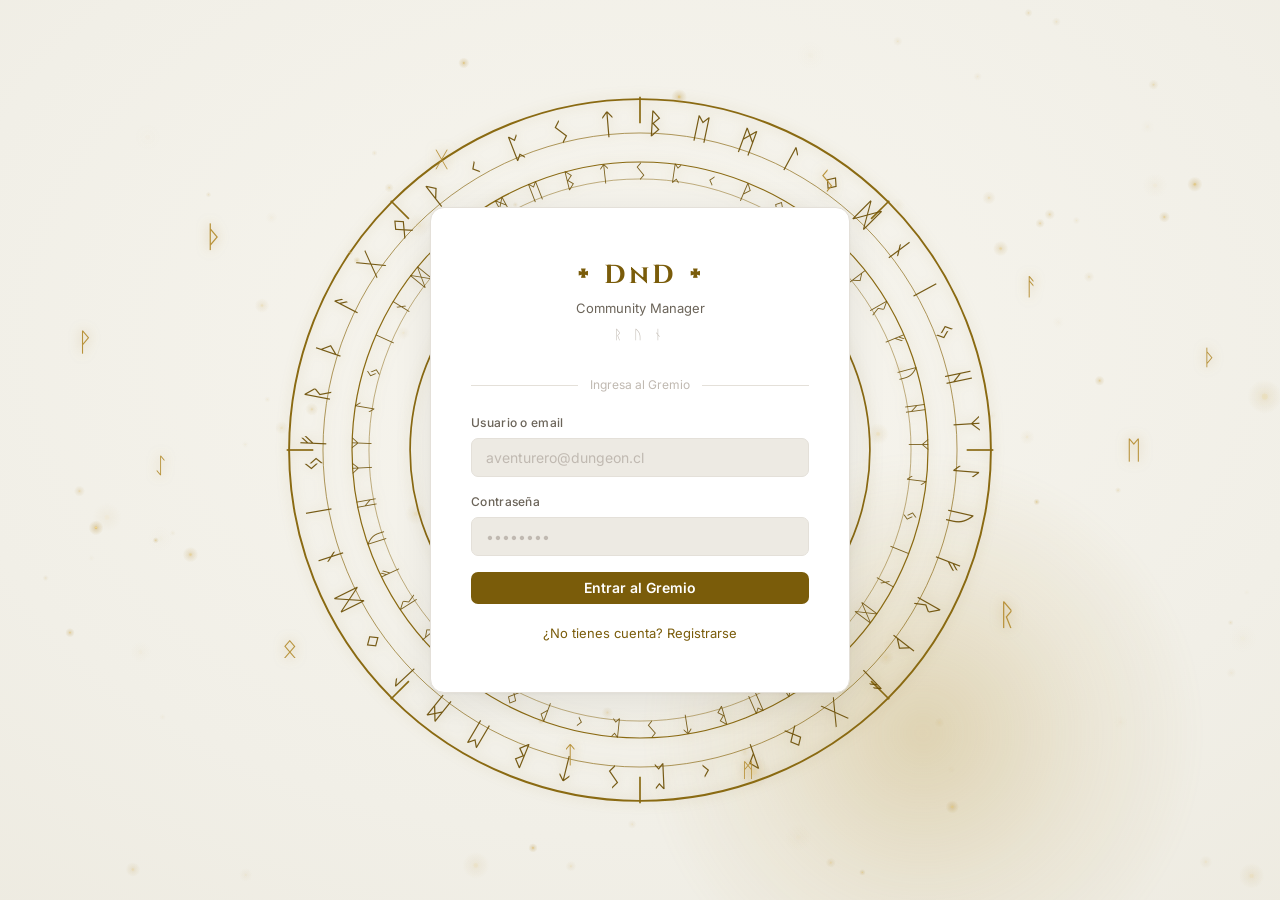
==== commit 66ba7e17: "feat: Noticias N3 — panel (Misiones, Proximos Eventos, Salon de Honor)" ====
--- a/frontend/index.html
+++ b/frontend/index.html
@@ -11,14 +11,14 @@
   <link href="https://fonts.googleapis.com/css2?family=Cinzel:wght@400;700&family=EB+Garamond:wght@400;500;600&family=Inter:wght@400;500;600&display=swap" rel="stylesheet" />
 
   <!-- Stylesheets -->
-  <link rel="stylesheet" href="css/main.css?v=20260702g" />
-  <link rel="stylesheet" href="css/animations.css?v=20260702g" />
-  <link rel="stylesheet" href="css/components.css?v=20260702g" />
+  <link rel="stylesheet" href="css/main.css?v=20260702h" />
+  <link rel="stylesheet" href="css/animations.css?v=20260702h" />
+  <link rel="stylesheet" href="css/components.css?v=20260702h" />
 </head>
 <body>
   <div id="app"></div>
   <!-- Fondo animado D&D (motas + constelaciones + runas). Expone window.DnDFondo -->
-  <script src="js/dnd-fondo-animado.js?v=20260702g"></script>
-  <script type="module" src="js/router.js?v=20260702g"></script>
+  <script src="js/dnd-fondo-animado.js?v=20260702h"></script>
+  <script type="module" src="js/router.js?v=20260702h"></script>
 </body>
 </html>
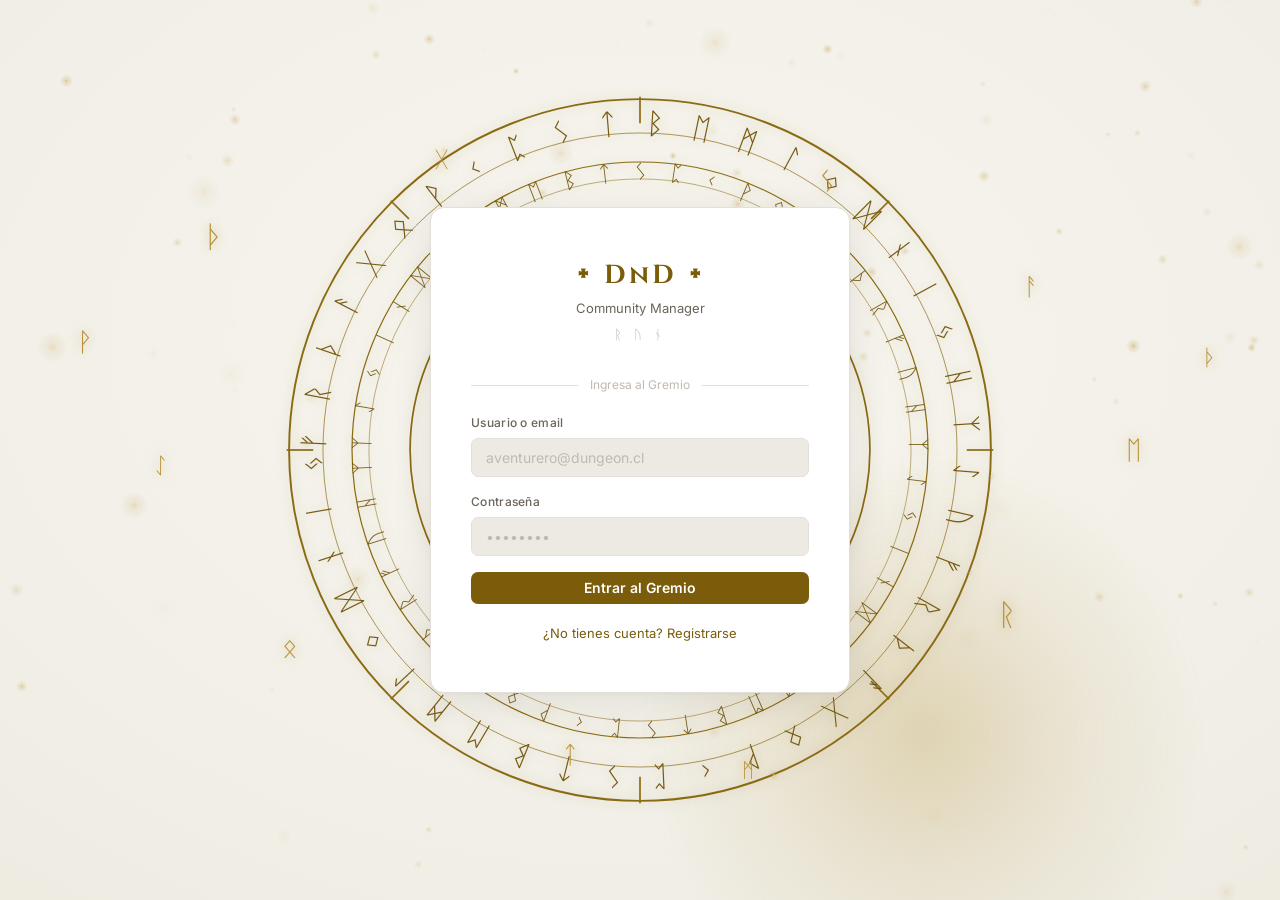
==== commit 8929de50: "feat: Noticias N4 — Nuevos Aventureros + Gremios (Tablon de Misiones completo)" ====
--- a/frontend/index.html
+++ b/frontend/index.html
@@ -11,14 +11,14 @@
   <link href="https://fonts.googleapis.com/css2?family=Cinzel:wght@400;700&family=EB+Garamond:wght@400;500;600&family=Inter:wght@400;500;600&display=swap" rel="stylesheet" />
 
   <!-- Stylesheets -->
-  <link rel="stylesheet" href="css/main.css?v=20260702h" />
-  <link rel="stylesheet" href="css/animations.css?v=20260702h" />
-  <link rel="stylesheet" href="css/components.css?v=20260702h" />
+  <link rel="stylesheet" href="css/main.css?v=20260702i" />
+  <link rel="stylesheet" href="css/animations.css?v=20260702i" />
+  <link rel="stylesheet" href="css/components.css?v=20260702i" />
 </head>
 <body>
   <div id="app"></div>
   <!-- Fondo animado D&D (motas + constelaciones + runas). Expone window.DnDFondo -->
-  <script src="js/dnd-fondo-animado.js?v=20260702h"></script>
-  <script type="module" src="js/router.js?v=20260702h"></script>
+  <script src="js/dnd-fondo-animado.js?v=20260702i"></script>
+  <script type="module" src="js/router.js?v=20260702i"></script>
 </body>
 </html>
